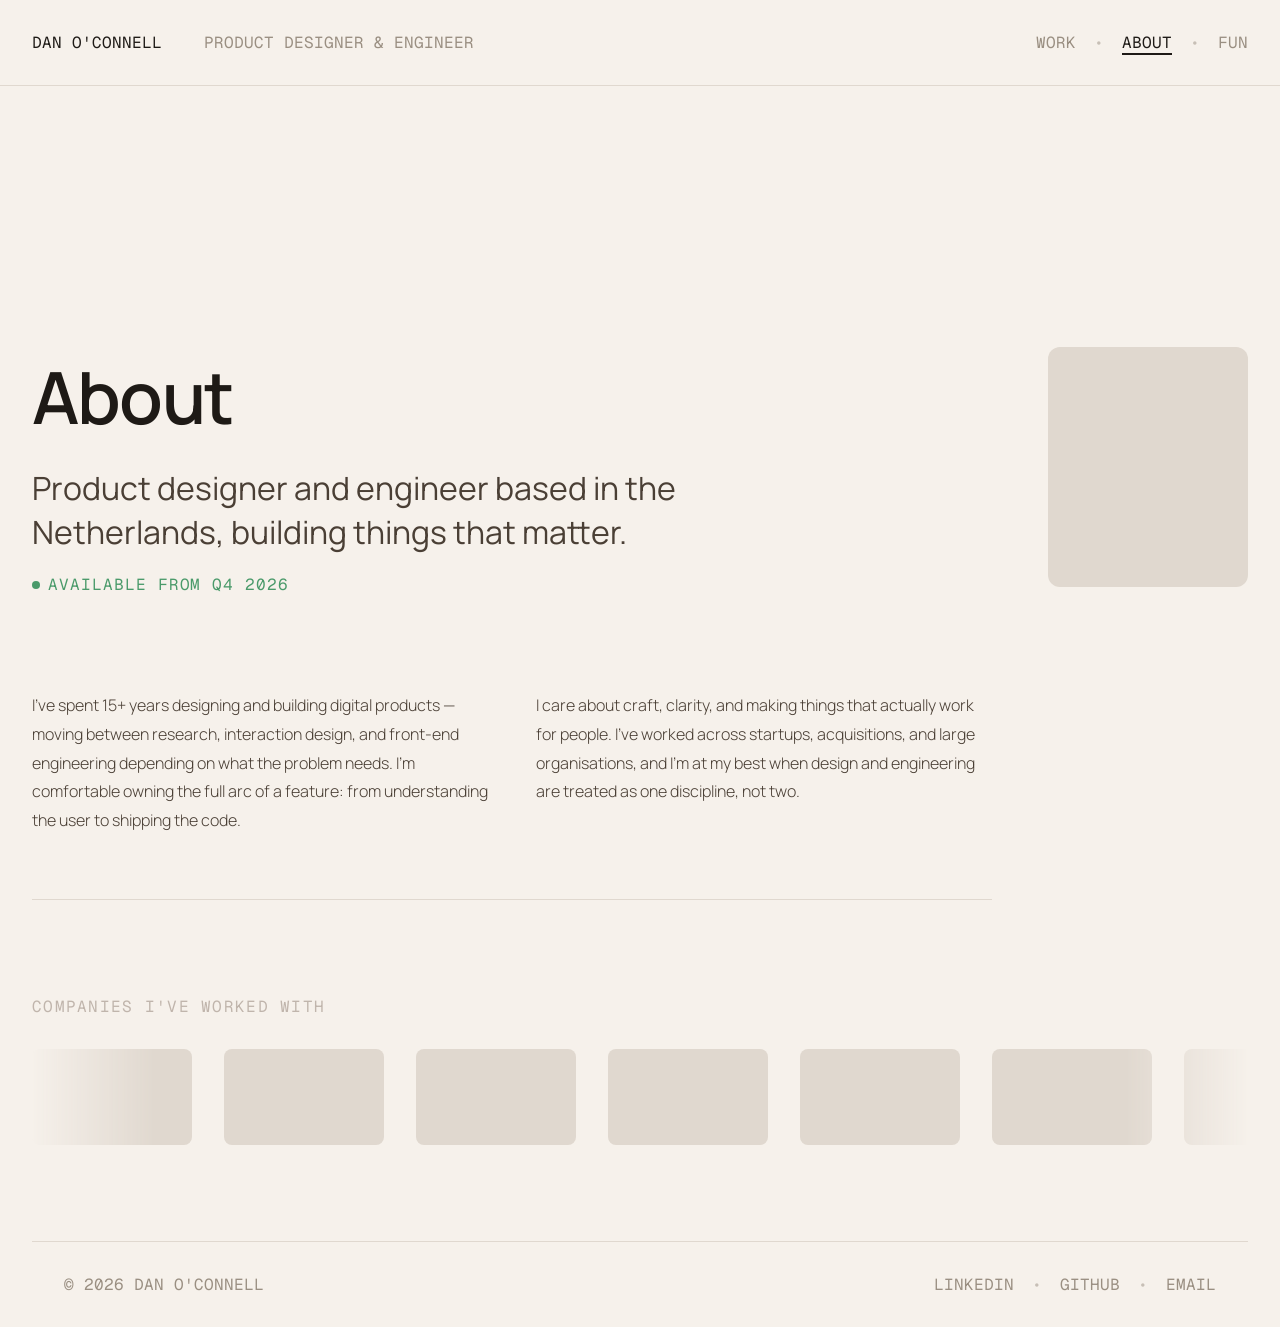
==== about.html @ ade96dc0 "Add about page with hero, bio, logo marquee and interactive elements - New about.html with photo pla" ====
<!DOCTYPE html>
<html lang="en">
<head>
<meta charset="UTF-8">
<meta name="viewport" content="width=device-width, initial-scale=1.0">
<title>About — Dan O'Connell</title>
<link rel="preconnect" href="https://fonts.googleapis.com">
<link rel="preconnect" href="https://fonts.gstatic.com" crossorigin>
<link href="https://fonts.googleapis.com/css2?family=Manrope:wght@200..800&family=Geist+Mono:wght@100..900&display=swap" rel="stylesheet">
<link rel="stylesheet" href="style.css">
<link rel="stylesheet" href="about.css">
</head>
<body class="is-project">

<header class="site-header" id="site-header">
  <div class="header-top">
    <div class="header-name"><a href="index_real.html" class="name-link"><span class="name">Dan O'Connell</span></a><span class="tagline"> Product designer &amp; Engineer</span></div>
    <nav class="header-nav">
      <ul>
        <li><a href="index_real.html"><span>Work</span></a></li>
        <li class="divider">&bull;</li>
        <li><a href="about.html" class="active"><span>About</span></a></li>
        <li class="divider">&bull;</li>
        <li><a href="#"><span>Fun</span></a></li>
      </ul>
    </nav>
    <button class="menu-toggle" id="menu-toggle" onclick="toggleMenu()">&#9776;</button>
  </div>
  <nav class="mobile-nav">
    <a href="index_real.html" class="mobile-nav-link">Work</a>
    <a href="about.html" class="mobile-nav-link active">About</a>
    <a href="#" class="mobile-nav-link">Fun</a>
  </nav>
</header>

<main class="about-page">

  <!-- Hero -->
  <div class="about-hero">
    <div class="about-hero-text">
      <h1 class="about-title" id="about-title">About</h1>
      <h3 class="about-desc">Product designer and engineer based in the Netherlands, building things that matter.</h3>
      <div class="about-availability">
        <span class="availability-dot"></span>
        <span class="availability-label">Available from Q4 2026</span>
      </div>
    </div>
    <div class="about-photo"></div>
  </div>

  <!-- Bio columns -->
  <div class="about-bio">
    <p>I've spent 15+ years designing and building digital products — moving between research, interaction design, and front-end engineering depending on what the problem needs. I'm comfortable owning the full arc of a feature: from understanding the user to shipping the code.</p>
    <p>I care about craft, clarity, and making things that actually work for people. I've worked across startups, acquisitions, and large organisations, and I'm at my best when design and engineering are treated as one discipline, not two.</p>
  </div>

  <!-- Logo marquee -->
  <section class="marquee-section">
    <div class="marquee-label">Companies I've worked with</div>
    <div class="marquee-track">
      <div class="marquee-inner">
        <div class="marquee-logo"></div>
        <div class="marquee-logo"></div>
        <div class="marquee-logo"></div>
        <div class="marquee-logo"></div>
        <div class="marquee-logo"></div>
        <div class="marquee-logo"></div>
        <div class="marquee-logo"></div>
        <!-- duplicated for seamless loop -->
        <div class="marquee-logo"></div>
        <div class="marquee-logo"></div>
        <div class="marquee-logo"></div>
        <div class="marquee-logo"></div>
        <div class="marquee-logo"></div>
        <div class="marquee-logo"></div>
        <div class="marquee-logo"></div>
      </div>
    </div>
  </section>

  <footer class="site-footer">
    <span>© 2026 Dan O'Connell</span>
    <nav>
      <ul>
        <li><a href="https://linkedin.com/in/danoconnell">LinkedIn</a></li>
        <li class="divider">&bull;</li>
        <li><a href="https://github.com/danocnl">GitHub</a></li>
        <li class="divider">&bull;</li>
        <li><a href="mailto:dan@example.com">Email</a></li>
      </ul>
    </nav>
  </footer>

</main>

<script src="main.js"></script>
<script>
  addScrambleHover(document.getElementById('about-title'));
  scrambleFromDOM(document.getElementById('about-title'), 450);
</script>
</body>
</html>
---- style.css ----
:root {
  --bg:          #f6f1eb;
  --border:      #e0d8cf;
  --text:        #1e1a16;
  --text-muted:  #9a8f82;
  --text-subtle: #c0b5ac;
  --text-body:       #4a3f35;
  --text-body-light: #7a6f65;
  --accent:      #c05a2f;

  --page-width:  1400px;
  --page-pad:    2rem;
  --page-pad-s:    1.5rem;
  --page-x: max(var(--page-pad), calc((100% - var(--page-width)) / 2));
  --page-xs: max(var(--page-pad-s), calc((100% - var(--page-width)) / 2));

  --mono-size: 1rem;
}

* { box-sizing: border-box; margin: 0; padding: 0; }

body {
  font-family: 'Manrope', sans-serif;
  background: var(--bg);
  color: var(--text);
  height: 100dvh;
  display: flex;
  flex-direction: column;
  overflow: hidden;
}

/* ── Header ── */


.site-header {
  display: flex;
  align-items: center;
  justify-content: space-between;
  padding: 2rem var(--page-x);
  border-bottom: 1px solid var(--border);
  flex-shrink: 0;
  font-family: 'Geist Mono', monospace;
  font-size: var(--mono-size);
  text-transform: uppercase;
  color: var(--text-muted);
  background: var(--bg);
  transition: padding-bottom 0.35s ease;
}

@media (max-width: 767px) {
  :root { --mono-size: 0.75rem; }

  .site-header {
    font-size: var(--mono-size);
    flex-direction: column;
    align-items: stretch;
    padding: 1.5rem var(--page-xs);
    transition: padding 0.3s ease;
  }
}


.header-name {
  display: block;
}

.header-name .name {
  color: var(--text);
  display: flex;
  margin: 0 0 0.25rem 0;
}

.site-header .header-nav {
  display: none;
}

@media (min-width: 768px) {
  .site-header .header-nav {
    display: block;
  }

  .header-name .name {
    display: inline;
    margin: 0 2rem 0 0;
  }
}


.site-header a {
  color: var(--text-muted);
  text-decoration: none;
}

.site-header a:hover,
.site-header a.active { color: var(--text); border-bottom: 2px solid var(--text); }

.site-header .name-link { text-decoration: none; }
.site-header .name-link:hover { border-bottom: none; color: inherit; }

.site-header ul,
.site-footer ul { margin: 0; padding: 0; list-style-type: none; }

.site-header li,
.site-footer li { 
  display: inline;
  margin-left: 0.5rem;
}

.site-header li.divider,
.site-footer li.divider { opacity: 0.5; }

/* ── Header top row ── */

.header-top {
  display: flex;
  align-items: center;
  justify-content: space-between;
  width: 100%;
}

/* ── Hamburger ── */

.menu-toggle {
  display: none;
  background: none;
  border: none;
  font-size: 1.5rem;
  color: var(--text-muted);
  cursor: pointer;
  font-family: 'Geist Mono', monospace;
  line-height: 1;
}

@media (max-width: 767px) {
  .menu-toggle { display: block; }
}

/* ── Mobile expanding nav ── */

.mobile-nav {
  display: none;
  flex-direction: column;
  gap: 1.5rem;
  max-height: 0;
  overflow: hidden;
  transition: max-height 0.35s ease, padding 0.35s ease;
  padding-top: 0;
}

@media (max-width: 767px) {
  .mobile-nav { display: flex; }
}

.site-header.menu-open .mobile-nav {
  max-height: 300px;
  padding-top: 2rem;
}

.mobile-nav-link {
  font-family: 'Geist Mono', monospace;
  font-size: var(--mono-size);
  text-transform: uppercase;
  color: var(--text-muted);
  text-decoration: none;
  align-self: flex-start;
}

.mobile-nav-link.active { color: var(--accent); }
.mobile-nav-link:hover  { color: var(--text); }

/* ── Footer ── */

.site-footer {
  display: flex;
  flex-direction: column-reverse;
  align-items: center;
  gap: 1rem;
  justify-content: space-between;
  width: 100vw;
  margin-left: calc(50% - 50vw);
  padding: 2rem calc(50vw - 50%);
  border-top: 1px solid var(--border);
  background: var(--bg);
  flex-shrink: 0;
  font-family: 'Geist Mono', monospace;
  font-size: var(--mono-size);
  text-transform: uppercase;
  color: var(--text-muted);
}

@media (min-width: 768px) {
  .site-footer { flex-direction: row; }
}



.site-footer a {
  color: var(--text-muted);
  text-decoration: none;
}

.site-footer a:hover { color: var(--text); border-bottom: 2px solid var(--text); }

/* ── Content area ── */

.content-area {
  flex: 1;
  position: relative;
  min-height: 0;
  overflow: hidden;
  background: var(--bg);
}


.content-pane {
  position: relative;
  z-index: 1;
  height: 100%;
  display: flex;
  flex-direction: column;
  justify-content: flex-start;
  padding: 4rem var(--page-xs) 0;
  overflow-y: auto;
  overflow-x: clip;
  scrollbar-width: none;
}

@media (min-width: 768px) {
  padding: 4rem var(--page-x) 0;
}

.content-top {
  padding: clamp(4rem, 12dvh, 10rem) 0 8rem;
}

h1, .h1 {
  font-family: 'Manrope', sans-serif;
  font-size: 2.25rem;
  font-weight: 600;
  letter-spacing: -0.025em;
  color: var(--text);
}

h2 {
  font-family: 'Manrope', sans-serif;
  font-size: 2rem;
  font-weight: 500;
  letter-spacing: -0.025em;
  color: var(--text);
}

h3 {
  color: var(--text-body);
  font-weight: 400;
}

@media (min-width: 768px) {
  h1, .h1 {
    font-size: 4.5rem;
    letter-spacing: -0.025em;
  }

  h2 {
    font-size: 2.25rem;
  }
  
  h3 {
    font-size: 2rem;
  }
}

.content-title {
  margin-bottom: 0.5rem;
}

.content-title,
.content-summary {
  overflow: hidden;
  text-overflow: ellipsis;
  display: -webkit-box;
  -webkit-line-clamp: 1;
  -webkit-box-orient: vertical;
}

.content-summary {
  color: var(--text-body-light);
  margin: 0 0 2rem 0;
  -webkit-line-clamp: 2;
}

.content-intro {
  overflow: hidden;
  text-overflow: ellipsis;
  display: -webkit-box;
  -webkit-line-clamp: 6;
  -webkit-box-orient: vertical;
}

@media (min-width: 768px) {
  .content-top {padding: clamp(4rem, 24dvh, 20rem) 0 8rem;}

  .content-title,
  .content-summary {
    -webkit-line-clamp: 1;
  }

  .content-summary {
    margin: -2rem 0 2rem;
  }

  .content-title {
    margin-bottom: 1rem;
  }

  .content-intro {
    -webkit-line-clamp: 2;
    max-width: 75%;
  }
}

/* ── Work grid ── */

.work-grid {
  columns: 1;
  column-gap: 2rem;
  padding: 6rem 0;
}

@media (min-width: 1024px) {
  .work-grid { columns: 2; }
}

.work-card-link {
  display: block;
  text-decoration: none;
  break-inside: avoid;
  transition: transform 0.2s ease;
}

.work-card-link:hover { transform: translateY(-4px); }

.work-card-link .card-media { transition: box-shadow 0.2s ease; }

.work-card-link:hover .card-media {
  box-shadow: 0 12px 32px rgba(30, 26, 22, 0.1);
}

.work-card {
  break-inside: avoid;
  margin-bottom: 4rem;
}

.card-media {
  width: 100%;
  background: var(--border);
  border-radius: 0.5rem;
  display: block;
}

.card-media--landscape { aspect-ratio: 4 / 3; }
.card-media--square    { aspect-ratio: 1 / 1; }

.card-info {
  display: flex;
  flex-direction: column;
  align-items: baseline;
  margin-bottom: 1rem;
  gap: 1rem;
}

@media (min-width: 767px) {
  .card-info {
    flex-direction: row;
    justify-content: space-between;
  }
}

.card-title {
  font-size: 1rem;
  font-weight: 400;
  color: var(--text);
}

.card-meta {
  font-family: 'Geist Mono', monospace;
  font-size:  0.75rem;
  color: var(--text-muted);
  text-transform: uppercase;
  letter-spacing: 0.06em;
  white-space: nowrap;
}

/* ─────────────────────────── PROJECT PAGE ─────────────────────────── */

body.is-project {
  height: auto;
  min-height: 100dvh;
  width: 100%;
  overflow: auto;
}

body.is-project .site-header {
  position: sticky;
  top: 0;
  z-index: 100;
  background: var(--bg);
}

@media (max-width: 767px) {
  body.is-project .site-header {
    position: relative;
  }
}

.mobile-back {
  display: none;
}

@media (max-width: 767px) {
  .mobile-back {
    display: block;
    margin-bottom: 1.5rem;
  }
}

body.is-project .site-footer {
  width: 100%;
  margin-left: 0;
  padding: 2rem var(--page-x);
}

.project-layout {
  overflow-x: hidden;
      padding: 4rem var(--page-xs) 0;
}


@media (min-width: 768px) {
  .project-layout {
    display: grid;
    grid-template-columns: 16rem 1fr;
  }
}


/* ── Sidebar ── */

.project-sidebar {
  position: sticky;
  top: 0;
  height: 100dvh;
  padding: clamp(4rem, 12dvh, 10rem) 2rem 3rem 0;
  display: none;
  flex-direction: column;
  gap: 2rem;
  border-right: 1px solid var(--border);
}

@media (min-width: 768px) {
  .project-sidebar {
    display: flex;
  }
}

.project-heading {
  margin-bottom: 2rem;
  line-height: 1;
}

.back-link {
  font-family: 'Geist Mono', monospace;
  font-size: var(--mono-size);
  text-transform: uppercase;
  letter-spacing: 0.06em;
  color: var(--text-muted);
  text-decoration: none;
}
.back-link:hover { color: var(--text); }

.toc {
  display: flex;
  flex-direction: column;
  gap: 2rem;
  padding-top: 3.5rem;
}


.toc-link {
  font-family: 'Geist Mono', monospace;
  font-size: var(--mono-size);
  text-transform: uppercase;
  color: var(--text-muted);
  text-decoration: none;
  align-self: flex-start;
}
.toc-link:hover,
.toc-link.active { color: var(--text); }

.toc-link:hover .toc-num { color: var(--text); }

.toc-link.active { border-bottom: 2px solid var(--text); }

.toc-link.active .toc-num { color: var(--text); }

.toc-num,
.section-num {
  font-family: 'Geist Mono', monospace;
  font-size: var(--mono-size);
  color: var(--text-subtle);
}

.toc-text { margin-left: 0.5rem; }

/* ── Main content ── */

.project-content {
  width: 100%;
  padding: clamp(2rem, 5.5dvh, 10rem) 0 8rem;
}

@media (min-width: 768px) {
  .project-content {
    padding: clamp(4rem, 20dvh, 20rem) 0 16rem 8rem;
  }
}

.project-eyebrow {
  font-family: 'Geist Mono', monospace;
  font-size: var(--mono-size);
  text-transform: uppercase;
  letter-spacing: 0.08em;
  margin-bottom: 0.5rem;
  color: var(--text-muted);
}

@media (min-width: 768px) {
  .project-eyebrow {
    margin: 1.75rem 0 1rem;
  }
}

.project-title {
  font-size: 4.5rem;
  font-weight: 500;
  letter-spacing: -0.04em;
  line-height: 1;
  color: var(--text);
  margin-bottom: 3rem;
}

.project-hero {
  width: 100%;
  aspect-ratio: 16 / 9;
  background: var(--border);
  border-radius: 0.5rem;
  margin-bottom: 4rem;
}

/* ── Meta row ── */

.project-meta {
  display: flex;
  flex-wrap: wrap;
  gap: 2rem;
  padding: 2rem 0;
  border-top: 1px solid var(--border);
  border-bottom: 1px solid var(--border);
  margin-bottom: 4rem;
}

.meta-item {
  display: flex;
  flex-direction: column;
  flex: 1 0 40%;
}

@media (min-width: 768px) {
  .project-meta {
    flex-wrap: nowrap;
  }

  .meta-item {
    flex: 1 0 auto;
  }
}

.meta-label {
  font-family: 'Geist Mono', monospace;
  font-size: var(--mono-size);
  text-transform: uppercase;
  letter-spacing: 0.08em;
  color: var(--text-muted);
  margin-bottom: 0.5rem;
}

.meta-value {
  font-size: 1rem;
  color: var(--text);
  line-height: 1.5;
}

@media (min-width: 768px) {
  .meta-value {
    font-size: 1.25rem;
  }
}

.meta-value ul { list-style: none; padding: 0; margin: 0; }

.meta-value li::before { content: '•'; margin-right: 0.25rem; }

/* ── Sections ── */

.project-section {
  margin-bottom: 5rem;
  scroll-margin-top: 6rem;
}

.section-eyebrow {
  font-family: 'Geist Mono', monospace;
  font-size: var(--mono-size);
  text-transform: uppercase;
  color: var(--text-muted);
  margin-bottom: 1rem;
  display: flex;
  align-items: center;
  gap: 0.5rem;
}

.project-lead {
  font-size: 1.5rem;
  color: var(--text);
  line-height: 1.5;
  margin-bottom: 2rem;
}

.section-title {
  font-size: 2rem;
  font-weight: 600;
  letter-spacing: -0.03em;
  color: var(--text);
  margin-bottom: 1rem;
  max-width: 640px;
}

.section-body {
  font-size: 1rem;
  font-weight: 300;
  color: var(--text-body);
  line-height: 1.8;
  max-width: 640px;
}

.section-img {
  width: 100%;
  aspect-ratio: 16 / 9;
  background: var(--border);
  border-radius: 0.5rem;
  margin: 2rem 0;
}

.section-img--short { aspect-ratio: 21 / 9; }

.section-cols {
  display: grid;
  grid-template-columns: 1fr 1fr 1fr;
  gap: 2rem;
  margin-top: 2rem;
}

.section-col-title {
  font-size: 1rem;
  font-weight: 600;
  color: var(--text);
  margin-bottom: 0.5rem;
}

.section-col-body {
  font-size: 1rem;
  font-weight: 300;
  color: var(--text-body);
  line-height: 1.7;
}
---- about.css ----
/* ── Page layout ── */

.about-page {
  padding: clamp(4rem, 19dvh, 20rem) var(--page-x) 0;
}

@media (min-width: 768px) {
  .about-page {
    padding: clamp(4rem, 29dvh, 40rem) var(--page-x) 0;
  }
}

/* ── Hero ── */

.about-hero {
  display: grid;
  grid-template-columns: 1fr auto;
  gap: 4rem;
  align-items: start;
  margin-bottom: 6rem;
}

@media (max-width: 767px) {
  .about-hero {
    grid-template-columns: 1fr;
    gap: 2rem;
  }
}

.about-hero-text {
  display: flex;
  flex-direction: column;
  gap: 1.25rem;
}

/* Availability */
.about-availability {
  display: flex;
  align-items: center;
  gap: 0.5rem;
}

.availability-dot {
  width: 0.5rem;
  height: 0.5rem;
  border-radius: 50%;
  background: #4a9a6a;
  animation: pulse-dot 2s ease-in-out infinite;
  flex-shrink: 0;
}

@keyframes pulse-dot {
  0%, 100% { opacity: 1; }
  50%       { opacity: 0.4; }
}

.availability-label {
  font-family: 'Geist Mono', monospace;
  font-size: var(--mono-size);
  text-transform: uppercase;
  letter-spacing: 0.06em;
  color: #4a9a6a;
}

/* Title */
.about-title {
  cursor: crosshair;
}

/* Description */
.about-desc {
  margin: 0;
}

@media (min-width: 768px) {
  .about-desc {
    max-width: 75%;
  }
}

/* Currently */
.about-currently {
  font-size: 0.9rem;
  color: var(--text-subtle);
  font-weight: 300;
}

.currently-label {
  font-family: 'Geist Mono', monospace;
  font-size: var(--mono-size);
  text-transform: uppercase;
  letter-spacing: 0.06em;
  color: var(--text-muted);
  margin-right: 0.25rem;
}

/* Photo */
.about-photo {
  width: 200px;
  height: 240px;
  border-radius: 0.75rem;
  background: var(--border);
  flex-shrink: 0;
}

@media (max-width: 767px) {
  .about-photo {
    width: 100%;
    height: 220px;
  }
}

/* ── Bio columns ── */

.about-bio {
  display: grid;
  grid-template-columns: 1fr 1fr;
  gap: 3rem;
  margin-bottom: 6rem;
  margin-right: 20vw;
  padding-bottom: 4rem;
  border-bottom: 1px solid var(--border);
  font-size: 1rem;
  font-weight: 300;
  color: var(--text-body);
  line-height: 1.8;
}

@media (max-width: 767px) {
  .about-bio {
    grid-template-columns: 1fr;
    gap: 1.5rem;
    margin-right: 0;
  }
}

/* ── Logo marquee ── */

.marquee-section {
  padding-bottom: 6rem;
}

.marquee-label {
  font-family: 'Geist Mono', monospace;
  font-size: var(--mono-size);
  text-transform: uppercase;
  letter-spacing: 0.08em;
  color: var(--text-subtle);
  margin-bottom: 2rem;
}

.marquee-track {
  overflow: hidden;
  mask-image: linear-gradient(to right, transparent, black 10%, black 90%, transparent);
  -webkit-mask-image: linear-gradient(to right, transparent, black 10%, black 90%, transparent);
}

.marquee-inner {
  display: flex;
  gap: 2rem;
  width: max-content;
  animation: marquee 20s linear infinite;
}

.marquee-inner:hover { animation-play-state: paused; }

@keyframes marquee {
  from { transform: translateX(0); }
  to   { transform: translateX(-25%); }
}

.marquee-logo {
  width: 10rem;
  height: 6rem;
  border-radius: 0.5rem;
  background: var(--border);
  flex-shrink: 0;
}

@media (min-width: 767px) {
  width: 15rem;
  height: 9rem;
}
/* ── Career list ── */

.career-section {
  padding-bottom: 6rem;
}

.career-label {
  font-family: 'Geist Mono', monospace;
  font-size: var(--mono-size);
  text-transform: uppercase;
  letter-spacing: 0.08em;
  color: var(--text-subtle);
  margin-bottom: 2rem;
}

.career-row {
  position: relative;
  display: flex;
  align-items: center;
  gap: 1rem;
  border-bottom: 1px solid var(--border);
  padding: 1rem;
  cursor: crosshair;
  transition: background 0.15s;
}


.career-row.career-open {
  background: color-mix(in srgb, var(--accent) 5%, var(--bg));
}

.career-row.career-open .career-sub { color: var(--accent); opacity: 0.7; }
.career-row.career-open .career-role { font-weight: 500; }

.career-logo {
  width: 1.5rem;
  height: 1.5rem;
  border-radius: 4px;
  background: var(--border);
  flex-shrink: 0;
}

.career-text {
  flex: 1;
  min-width: 0;
  display: flex;
  flex-direction: column;
  gap: 0.15rem;
}

.career-sub {
  font-family: 'Geist Mono', monospace;
  font-size: var(--mono-size);
  text-transform: uppercase;
  color: var(--text-subtle);
  letter-spacing: 0.04em;
  white-space: nowrap;
  overflow: hidden;
  text-overflow: ellipsis;
}

.career-role {
  font-family: 'Manrope', sans-serif;
  font-size: 1rem;
  font-weight: 300;
  color: var(--text-body);
  white-space: nowrap;
  overflow: hidden;
  text-overflow: ellipsis;
}

.career-tags {
  display: flex;
  flex-direction: column;
  align-items: flex-end;
  gap: 0.3rem;
  flex-shrink: 0;
}

@media (max-width: 767px) {
  .career-tags { display: none; }
}

/* ── Timeline (old, keeping for reference) ── */

.timeline {
  position: relative;
  padding-bottom: 6rem;
}

.timeline-line {
  position: absolute;
  left: 0.5rem;
  top: 0;
  bottom: 0;
  width: 1px;
  background: var(--border);
}

.timeline-group-label {
  font-family: 'Geist Mono', monospace;
  font-size: var(--mono-size);
  text-transform: uppercase;
  color: var(--text-subtle);
  letter-spacing: 0.08em;
  margin-bottom: 2rem;
  margin-left: 2.5rem;
  padding-top: 3rem;
}

.timeline-group-label:first-child {
  padding-top: 0;
}

/* ── Entry ── */

.timeline-entry {
  position: relative;
  display: flex;
  gap: 1.5rem;
  margin-bottom: 2.5rem;
}

.timeline-dot {
  width: 1rem;
  height: 1rem;
  border-radius: 50%;
  background: var(--bg);
  border: 2px solid var(--border);
  flex-shrink: 0;
  margin-top: 0.25rem;
  z-index: 1;
}

.timeline-dot--open {
  border-color: var(--accent);
  background: color-mix(in srgb, var(--accent) 10%, var(--bg));
}

.timeline-body {
  flex: 1;
  padding-bottom: 2rem;
  border-bottom: 1px solid var(--border);
}

.timeline-entry:last-child .timeline-body {
  border-bottom: none;
}

.timeline-main {
  display: flex;
  gap: 1rem;
  align-items: flex-start;
}

/* ── Logo ── */

.timeline-logo {
  width: 2.5rem;
  height: 2.5rem;
  border-radius: 0.375rem;
  background: var(--border);
  flex-shrink: 0;
  display: flex;
  align-items: center;
  justify-content: center;
  font-size: 0.75rem;
  color: var(--text-muted);
}

.timeline-logo--open {
  background: color-mix(in srgb, var(--accent) 12%, var(--bg));
  color: var(--accent);
  font-weight: 600;
}

/* ── Info ── */

.timeline-info {
  flex: 1;
  display: flex;
  flex-direction: column;
  gap: 0.2rem;
}

.timeline-role {
  font-size: 0.95rem;
  font-weight: 600;
  color: var(--text);
}

.timeline-company {
  font-size: 0.9rem;
  color: var(--text-muted);
}

.timeline-period {
  font-family: 'Geist Mono', monospace;
  font-size: calc(var(--mono-size) * 0.85);
  color: var(--text-subtle);
  margin-top: 0.15rem;
}

.timeline-location {
  font-size: 0.8rem;
  color: var(--text-subtle);
}

.timeline-skills {
  font-size: 0.8rem;
  color: var(--text-muted);
  margin-top: 0.25rem;
  font-weight: 300;
}

/* ── Tags ── */

.timeline-tags {
  display: flex;
  flex-direction: column;
  gap: 0.35rem;
  align-items: flex-end;
  flex-shrink: 0;
}

.tag {
  font-family: 'Geist Mono', monospace;
  font-size: 0.6rem;
  text-transform: uppercase;
  letter-spacing: 0.06em;
  padding: 0.2rem 0.5rem;
  border-radius: 2rem;
  white-space: nowrap;
}

.tag--edu     { background: #e8eef8; color: #4a6fa5; }
.tag--agency  { background: #f0ece5; color: #7a6a58; }
.tag--brand   { background: #f4ede2; color: #c05a2f; }
.tag--freelance { background: #edf4ed; color: #4a7a4a; }
.tag--startup { background: #f0e8f4; color: #7a4a9a; }
.tag--corp    { background: #e8f4f0; color: #2a7a6a; }
.tag--open    { background: color-mix(in srgb, var(--accent) 12%, transparent); color: var(--accent); }
.tag--country { background: var(--bg); border: 1px solid var(--border); color: var(--text-muted); }
.tag--date    { background: var(--bg); border: 1px solid var(--border); color: var(--text-subtle); }

/* ── Sub-roles (nested) ── */

.timeline-sub-roles {
  margin-top: 1rem;
  margin-left: 3.5rem;
  display: flex;
  flex-direction: column;
  gap: 0.75rem;
}

.timeline-sub-role {
  display: flex;
  flex-direction: column;
  gap: 0.15rem;
  padding-left: 1rem;
  border-left: 2px solid var(--border);
}

.timeline-sub-role .timeline-role {
  font-size: 0.875rem;
}

.timeline-sub-role .timeline-period {
  font-family: 'Geist Mono', monospace;
  font-size: calc(var(--mono-size) * 0.8);
  color: var(--text-subtle);
}

.timeline-sub-role .timeline-skills {
  font-size: 0.75rem;
}

/* ── Duration bar ── */

.timeline-bar {
  margin-top: 1rem;
  margin-left: 3.5rem;
  height: 2px;
  background: var(--border);
  border-radius: 1px;
}

.timeline-bar-fill {
  height: 100%;
  background: var(--text-muted);
  border-radius: 1px;
  min-width: 4px;
}

.timeline-entry--open .timeline-bar-fill {
  background: var(--accent);
}

/* ── Open entry ── */

.timeline-entry--open .timeline-body {
  border-bottom: none;
}

/* ── Responsive ── */

@media (max-width: 767px) {
  .about-page {
    padding-left: var(--page-xs);
    padding-right: var(--page-xs);
  }

  .timeline-tags {
    display: none;
  }

  .timeline-logo {
    width: 2rem;
    height: 2rem;
  }

  .about-page .site-footer {
    width: 100vw;
    margin-left: calc(50% - 50vw);
    padding: 2rem calc(50vw - 50%);
  }
}
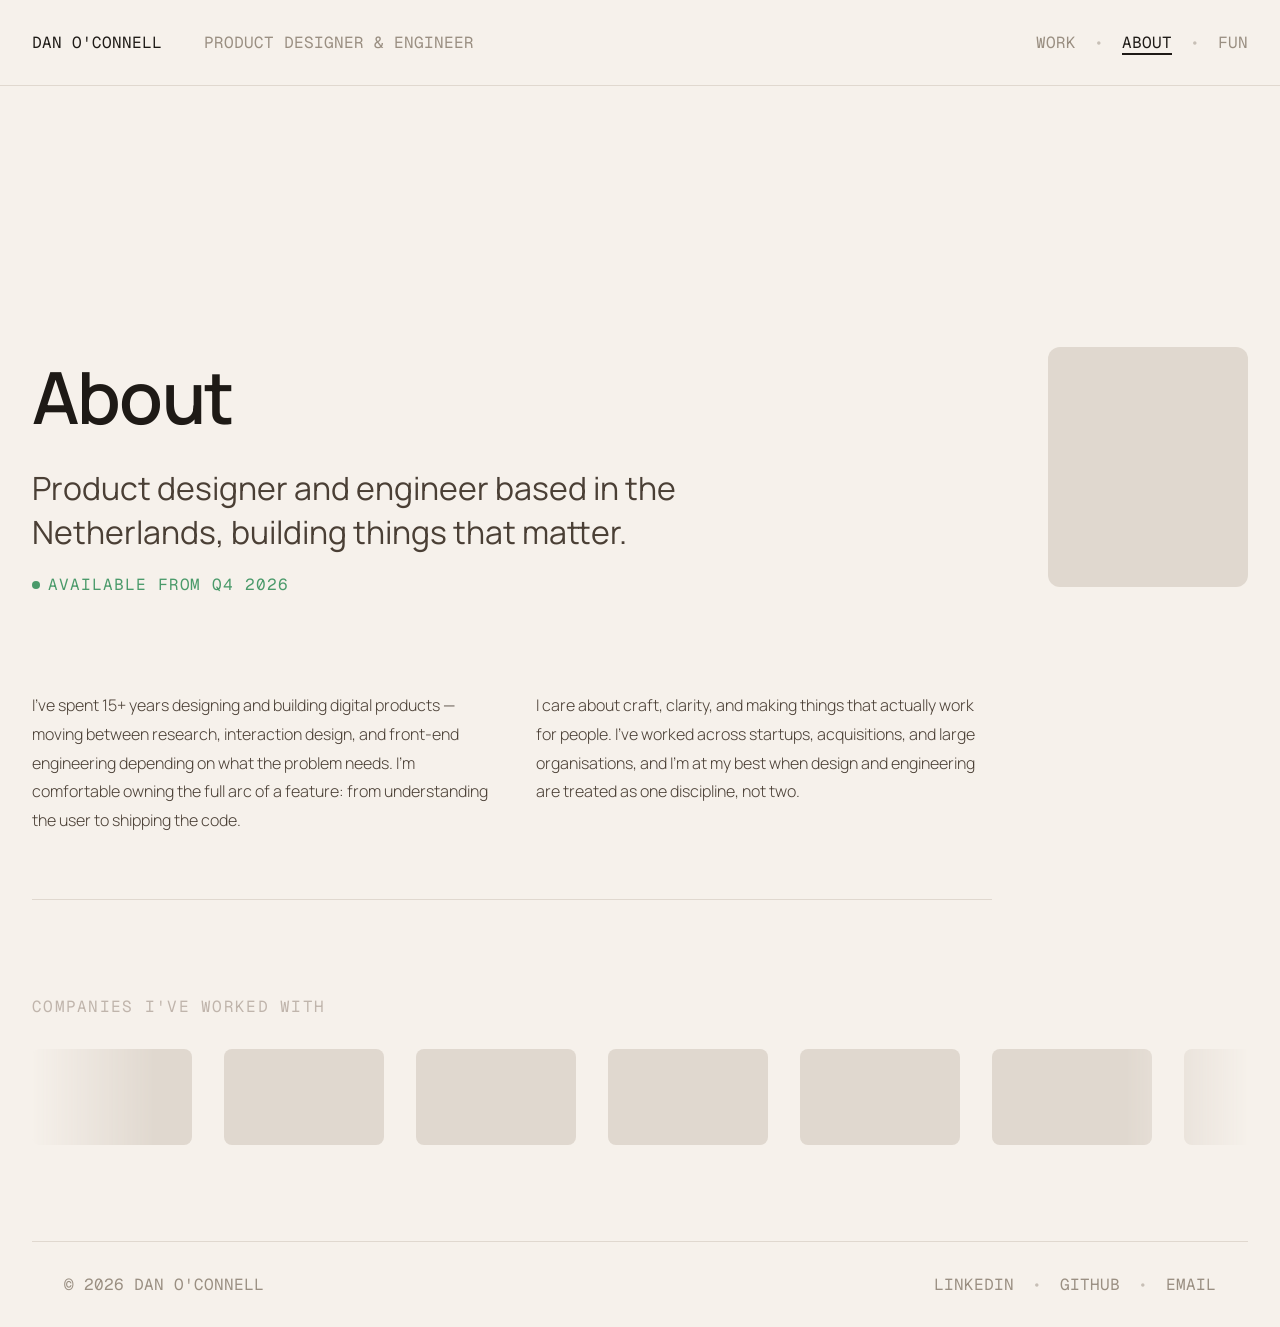
==== commit ba875941: "Add Fun page, view transitions, and site-wide polish - New fun.html with asymmetric card grid (62/38" ====
--- a/about.html
+++ b/about.html
@@ -21,7 +21,7 @@
         <li class="divider">&bull;</li>
         <li><a href="about.html" class="active"><span>About</span></a></li>
         <li class="divider">&bull;</li>
-        <li><a href="#"><span>Fun</span></a></li>
+        <li><a href="fun.html"><span>Fun</span></a></li>
       </ul>
     </nav>
     <button class="menu-toggle" id="menu-toggle" onclick="toggleMenu()">&#9776;</button>
@@ -29,7 +29,7 @@
   <nav class="mobile-nav">
     <a href="index_real.html" class="mobile-nav-link">Work</a>
     <a href="about.html" class="mobile-nav-link active">About</a>
-    <a href="#" class="mobile-nav-link">Fun</a>
+    <a href="fun.html" class="mobile-nav-link">Fun</a>
   </nav>
 </header>
 
--- a/style.css
+++ b/style.css
@@ -15,6 +15,45 @@
   --page-xs: max(var(--page-pad-s), calc((100% - var(--page-width)) / 2));
 
   --mono-size: 1rem;
+}
+
+/* ── View transitions ── */
+
+@view-transition {
+  navigation: auto;
+}
+
+::view-transition-old(root) {
+  animation: 280ms ease-out both vt-fade-out;
+}
+
+::view-transition-new(root) {
+  animation: 280ms ease-out both vt-fade-in;
+}
+
+@keyframes vt-fade-out {
+  to { opacity: 0; transform: translateY(-8px); }
+}
+
+@keyframes vt-fade-in {
+  from { opacity: 0; transform: translateY(8px); }
+}
+
+/* Header stays static during transitions */
+.site-header {
+  view-transition-name: site-header;
+}
+
+::view-transition-old(site-header),
+::view-transition-new(site-header) {
+  animation: none;
+}
+
+/* Page load entrance (mirrors vt-fade-in, excludes header) */
+.content-area,
+.project-layout,
+main.about-page {
+  animation: 280ms ease-out both vt-fade-in;
 }
 
 * { box-sizing: border-box; margin: 0; padding: 0; }
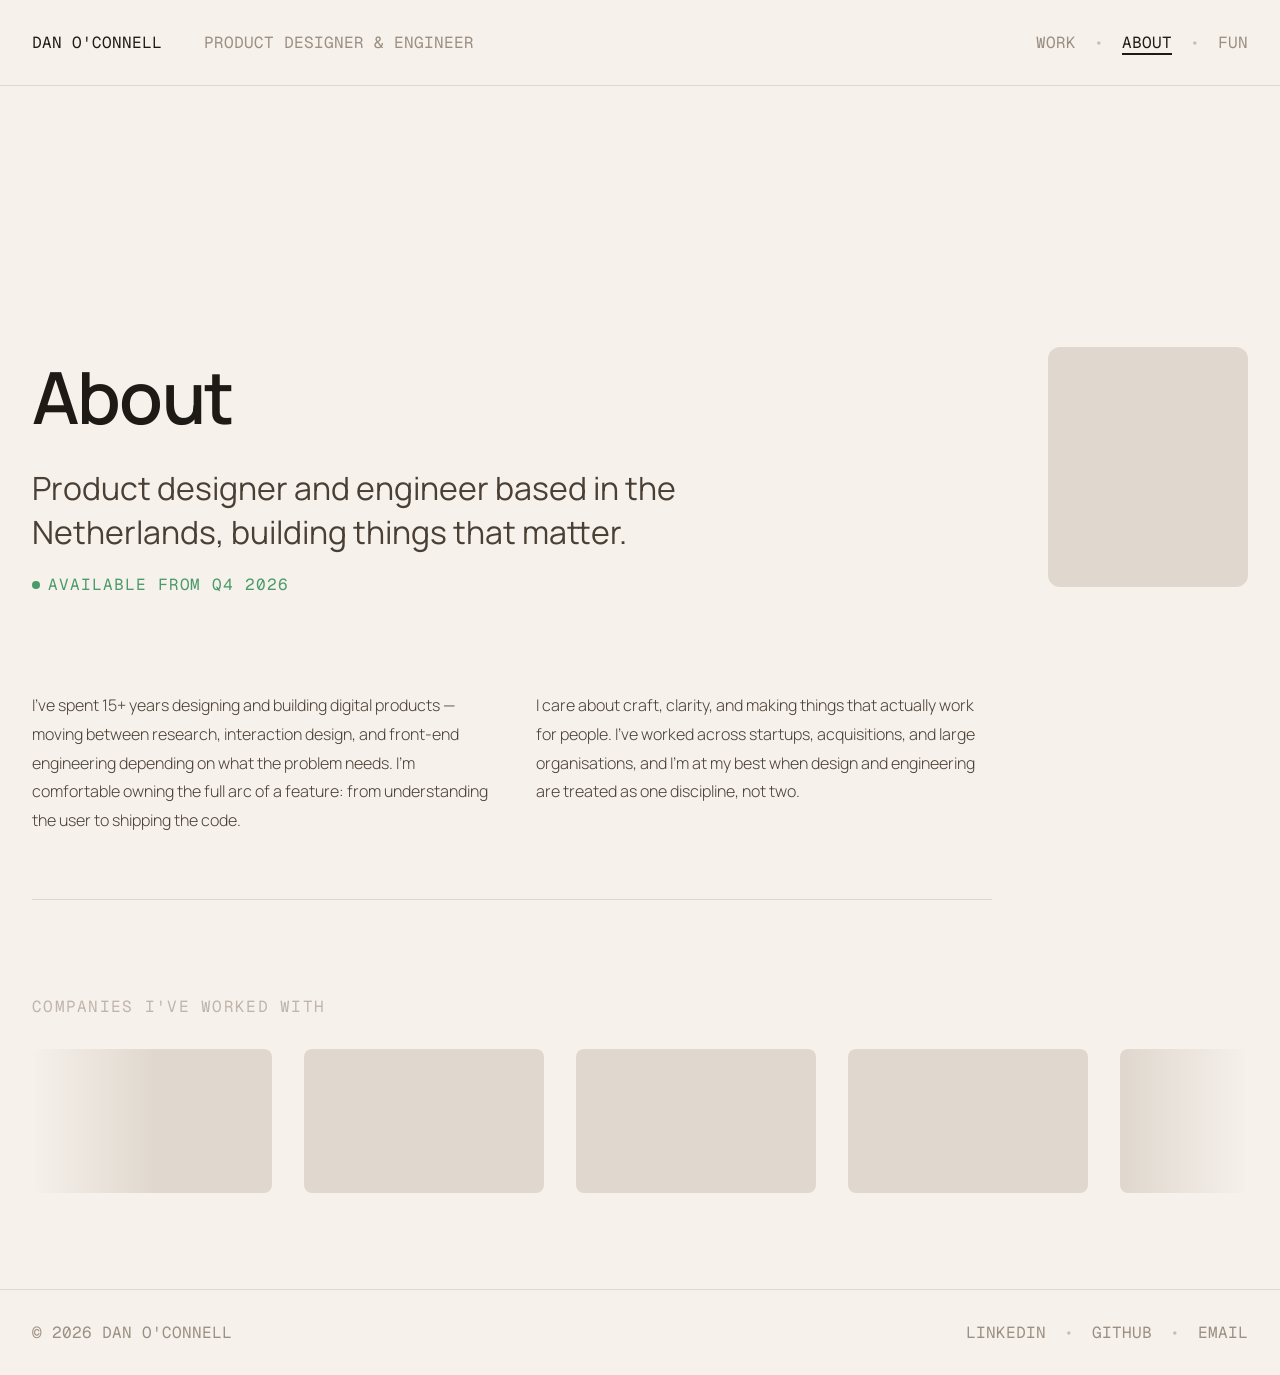
==== commit bf8b2c3f: "Major CSS cleanup and refactor - Merge about.css and fun.css into style.css - Convert all media quer" ====
--- a/about.html
+++ b/about.html
@@ -8,9 +8,8 @@
 <link rel="preconnect" href="https://fonts.gstatic.com" crossorigin>
 <link href="https://fonts.googleapis.com/css2?family=Manrope:wght@200..800&family=Geist+Mono:wght@100..900&display=swap" rel="stylesheet">
 <link rel="stylesheet" href="style.css">
-<link rel="stylesheet" href="about.css">
 </head>
-<body class="is-project">
+<body>
 
 <header class="site-header" id="site-header">
   <div class="header-top">
@@ -39,7 +38,7 @@
   <div class="about-hero">
     <div class="about-hero-text">
       <h1 class="about-title" id="about-title">About</h1>
-      <h3 class="about-desc">Product designer and engineer based in the Netherlands, building things that matter.</h3>
+      <h3 class="content-intro">Product designer and engineer based in the Netherlands, building things that matter.</h3>
       <div class="about-availability">
         <span class="availability-dot"></span>
         <span class="availability-label">Available from Q4 2026</span>
--- a/style.css
+++ b/style.css
@@ -1,11 +1,11 @@
 :root {
   --bg:          #f6f1eb;
   --border:      #e0d8cf;
-  --text:        #1e1a16;
-  --text-muted:  #9a8f82;
-  --text-subtle: #c0b5ac;
-  --text-body:       #4a3f35;
-  --text-body-light: #7a6f65;
+  --text-darkest: #1e1a16;
+  --text-dark:    #4a3f35;
+  --text-medium:  #9a8f82;
+  --text-light:   #c0b5ac;
+  
   --accent:      #c05a2f;
 
   --page-width:  1400px;
@@ -14,7 +14,8 @@
   --page-x: max(var(--page-pad), calc((100% - var(--page-width)) / 2));
   --page-xs: max(var(--page-pad-s), calc((100% - var(--page-width)) / 2));
 
-  --mono-size: 1rem;
+  /* Mobile-first: 0.75rem base, 1rem on tablet+ */
+  --mono-size: 0.75rem;
 }
 
 /* ── View transitions ── */
@@ -61,77 +62,61 @@
 body {
   font-family: 'Manrope', sans-serif;
   background: var(--bg);
-  color: var(--text);
+  color: var(--text-darkest);
+  min-height: 100dvh;
+  display: flex;
+  flex-direction: column;
+}
+
+/* Pages with internal pane scrolling (work, fun) */
+body.page-fixed {
   height: 100dvh;
-  display: flex;
-  flex-direction: column;
   overflow: hidden;
 }
 
 /* ── Header ── */
 
-
+/* Mobile-first: column layout */
 .site-header {
   display: flex;
-  align-items: center;
+  flex-direction: column;
+  align-items: stretch;
   justify-content: space-between;
-  padding: 2rem var(--page-x);
+  padding: 1.5rem var(--page-xs);
   border-bottom: 1px solid var(--border);
   flex-shrink: 0;
   font-family: 'Geist Mono', monospace;
   font-size: var(--mono-size);
   text-transform: uppercase;
-  color: var(--text-muted);
+  color: var(--text-medium);
   background: var(--bg);
-  transition: padding-bottom 0.35s ease;
-}
-
-@media (max-width: 767px) {
-  :root { --mono-size: 0.75rem; }
-
-  .site-header {
-    font-size: var(--mono-size);
-    flex-direction: column;
-    align-items: stretch;
-    padding: 1.5rem var(--page-xs);
-    transition: padding 0.3s ease;
-  }
-}
-
+  transition: padding 0.3s ease;
+}
 
 .header-name {
   display: block;
 }
 
 .header-name .name {
-  color: var(--text);
+  color: var(--text-darkest);
   display: flex;
   margin: 0 0 0.25rem 0;
 }
 
+/* Desktop: name inline */
+
+/* Nav hidden on mobile, shown on desktop */
 .site-header .header-nav {
   display: none;
 }
 
-@media (min-width: 768px) {
-  .site-header .header-nav {
-    display: block;
-  }
-
-  .header-name .name {
-    display: inline;
-    margin: 0 2rem 0 0;
-  }
-}
-
-
 .site-header a {
-  color: var(--text-muted);
+  color: var(--text-medium);
   text-decoration: none;
 }
 
 .site-header a:hover,
-.site-header a.active { color: var(--text); border-bottom: 2px solid var(--text); }
+.site-header a.active { color: var(--text-darkest); border-bottom: 2px solid var(--text-darkest); }
 
 .site-header .name-link { text-decoration: none; }
 .site-header .name-link:hover { border-bottom: none; color: inherit; }
@@ -140,7 +125,7 @@
 .site-footer ul { margin: 0; padding: 0; list-style-type: none; }
 
 .site-header li,
-.site-footer li { 
+.site-footer li {
   display: inline;
   margin-left: 0.5rem;
 }
@@ -157,27 +142,23 @@
   width: 100%;
 }
 
-/* ── Hamburger ── */
+/* ── Hamburger — visible on mobile, hidden on desktop ── */
 
 .menu-toggle {
-  display: none;
+  display: block;
   background: none;
   border: none;
   font-size: 1.5rem;
-  color: var(--text-muted);
+  color: var(--text-medium);
   cursor: pointer;
   font-family: 'Geist Mono', monospace;
   line-height: 1;
 }
 
-@media (max-width: 767px) {
-  .menu-toggle { display: block; }
-}
-
-/* ── Mobile expanding nav ── */
+/* ── Mobile expanding nav — shown on mobile, hidden on desktop ── */
 
 .mobile-nav {
-  display: none;
+  display: flex;
   flex-direction: column;
   gap: 1.5rem;
   max-height: 0;
@@ -186,10 +167,6 @@
   padding-top: 0;
 }
 
-@media (max-width: 767px) {
-  .mobile-nav { display: flex; }
-}
-
 .site-header.menu-open .mobile-nav {
   max-height: 300px;
   padding-top: 2rem;
@@ -199,13 +176,13 @@
   font-family: 'Geist Mono', monospace;
   font-size: var(--mono-size);
   text-transform: uppercase;
-  color: var(--text-muted);
+  color: var(--text-medium);
   text-decoration: none;
   align-self: flex-start;
 }
 
 .mobile-nav-link.active { color: var(--accent); }
-.mobile-nav-link:hover  { color: var(--text); }
+.mobile-nav-link:hover  { color: var(--text-darkest); }
 
 /* ── Footer ── */
 
@@ -224,21 +201,15 @@
   font-family: 'Geist Mono', monospace;
   font-size: var(--mono-size);
   text-transform: uppercase;
-  color: var(--text-muted);
-}
-
-@media (min-width: 768px) {
-  .site-footer { flex-direction: row; }
-}
-
-
+  color: var(--text-medium);
+}
 
 .site-footer a {
-  color: var(--text-muted);
+  color: var(--text-medium);
   text-decoration: none;
 }
 
-.site-footer a:hover { color: var(--text); border-bottom: 2px solid var(--text); }
+.site-footer a:hover { color: var(--text-darkest); border-bottom: 2px solid var(--text-darkest); }
 
 /* ── Content area ── */
 
@@ -250,7 +221,6 @@
   background: var(--bg);
 }
 
-
 .content-pane {
   position: relative;
   z-index: 1;
@@ -264,10 +234,6 @@
   scrollbar-width: none;
 }
 
-@media (min-width: 768px) {
-  padding: 4rem var(--page-x) 0;
-}
-
 .content-top {
   padding: clamp(4rem, 12dvh, 10rem) 0 8rem;
 }
@@ -277,7 +243,7 @@
   font-size: 2.25rem;
   font-weight: 600;
   letter-spacing: -0.025em;
-  color: var(--text);
+  color: var(--text-darkest);
 }
 
 h2 {
@@ -285,31 +251,16 @@
   font-size: 2rem;
   font-weight: 500;
   letter-spacing: -0.025em;
-  color: var(--text);
+  color: var(--text-darkest);
 }
 
 h3 {
-  color: var(--text-body);
+  color: var(--text-dark);
   font-weight: 400;
 }
 
-@media (min-width: 768px) {
-  h1, .h1 {
-    font-size: 4.5rem;
-    letter-spacing: -0.025em;
-  }
-
-  h2 {
-    font-size: 2.25rem;
-  }
-  
-  h3 {
-    font-size: 2rem;
-  }
-}
-
 .content-title {
-  margin-bottom: 0.5rem;
+  margin-bottom: 0;
 }
 
 .content-title,
@@ -322,7 +273,7 @@
 }
 
 .content-summary {
-  color: var(--text-body-light);
+  color: var(--text-medium);
   margin: 0 0 2rem 0;
   -webkit-line-clamp: 2;
 }
@@ -331,30 +282,9 @@
   overflow: hidden;
   text-overflow: ellipsis;
   display: -webkit-box;
-  -webkit-line-clamp: 6;
+  -webkit-line-clamp: 4;
   -webkit-box-orient: vertical;
-}
-
-@media (min-width: 768px) {
-  .content-top {padding: clamp(4rem, 24dvh, 20rem) 0 8rem;}
-
-  .content-title,
-  .content-summary {
-    -webkit-line-clamp: 1;
-  }
-
-  .content-summary {
-    margin: -2rem 0 2rem;
-  }
-
-  .content-title {
-    margin-bottom: 1rem;
-  }
-
-  .content-intro {
-    -webkit-line-clamp: 2;
-    max-width: 75%;
-  }
+  max-width: 90%;
 }
 
 /* ── Work grid ── */
@@ -363,10 +293,6 @@
   columns: 1;
   column-gap: 2rem;
   padding: 6rem 0;
-}
-
-@media (min-width: 1024px) {
-  .work-grid { columns: 2; }
 }
 
 .work-card-link {
@@ -399,31 +325,25 @@
 .card-media--landscape { aspect-ratio: 4 / 3; }
 .card-media--square    { aspect-ratio: 1 / 1; }
 
+/* Mobile: stacked card info */
 .card-info {
   display: flex;
   flex-direction: column;
   align-items: baseline;
   margin-bottom: 1rem;
-  gap: 1rem;
-}
-
-@media (min-width: 767px) {
-  .card-info {
-    flex-direction: row;
-    justify-content: space-between;
-  }
+  gap: 0.25rem;
 }
 
 .card-title {
   font-size: 1rem;
   font-weight: 400;
-  color: var(--text);
+  color: var(--text-darkest);
 }
 
 .card-meta {
   font-family: 'Geist Mono', monospace;
-  font-size:  0.75rem;
-  color: var(--text-muted);
+  font-size: 0.75rem;
+  color: var(--text-medium);
   text-transform: uppercase;
   letter-spacing: 0.06em;
   white-space: nowrap;
@@ -431,58 +351,37 @@
 
 /* ─────────────────────────── PROJECT PAGE ─────────────────────────── */
 
-body.is-project {
-  height: auto;
-  min-height: 100dvh;
-  width: 100%;
-  overflow: auto;
-}
-
-body.is-project .site-header {
+/* Header: sticky by default (for scrollable pages) */
+.site-header {
   position: sticky;
   top: 0;
   z-index: 100;
-  background: var(--bg);
-}
-
-@media (max-width: 767px) {
-  body.is-project .site-header {
-    position: relative;
-  }
-}
-
+}
+
+/* Fixed-viewport pages: header not sticky (always visible as flex item) */
+body.page-fixed .site-header {
+  position: relative;
+}
+
+/* Mobile back link: visible by default, hidden on desktop */
 .mobile-back {
-  display: none;
-}
-
-@media (max-width: 767px) {
-  .mobile-back {
-    display: block;
-    margin-bottom: 1.5rem;
-  }
-}
-
-body.is-project .site-footer {
+  display: block;
+  margin-bottom: 1.5rem;
+}
+
+/* Scrollable pages: footer is full-width direct child of body */
+.site-footer-page {
   width: 100%;
-  margin-left: 0;
   padding: 2rem var(--page-x);
 }
 
+/* Mobile: no grid, desktop: 2-col with sidebar */
 .project-layout {
   overflow-x: hidden;
-      padding: 4rem var(--page-xs) 0;
-}
-
-
-@media (min-width: 768px) {
-  .project-layout {
-    display: grid;
-    grid-template-columns: 16rem 1fr;
-  }
-}
-
-
-/* ── Sidebar ── */
+  padding: 4rem var(--page-xs) 0;
+}
+
+/* ── Sidebar — hidden on mobile, shown on desktop ── */
 
 .project-sidebar {
   position: sticky;
@@ -495,15 +394,9 @@
   border-right: 1px solid var(--border);
 }
 
-@media (min-width: 768px) {
-  .project-sidebar {
-    display: flex;
-  }
-}
-
 .project-heading {
   margin-bottom: 2rem;
-  line-height: 1;
+  line-height: 1.2;
 }
 
 .back-link {
@@ -511,10 +404,10 @@
   font-size: var(--mono-size);
   text-transform: uppercase;
   letter-spacing: 0.06em;
-  color: var(--text-muted);
+  color: var(--text-medium);
   text-decoration: none;
 }
-.back-link:hover { color: var(--text); }
+.back-link:hover { color: var(--text-darkest); }
 
 .toc {
   display: flex;
@@ -523,29 +416,28 @@
   padding-top: 3.5rem;
 }
 
-
 .toc-link {
   font-family: 'Geist Mono', monospace;
   font-size: var(--mono-size);
   text-transform: uppercase;
-  color: var(--text-muted);
+  color: var(--text-medium);
   text-decoration: none;
   align-self: flex-start;
 }
 .toc-link:hover,
-.toc-link.active { color: var(--text); }
-
-.toc-link:hover .toc-num { color: var(--text); }
-
-.toc-link.active { border-bottom: 2px solid var(--text); }
-
-.toc-link.active .toc-num { color: var(--text); }
+.toc-link.active { color: var(--text-darkest); }
+
+.toc-link:hover .toc-num { color: var(--text-darkest); }
+
+.toc-link.active { border-bottom: 2px solid var(--text-darkest); }
+
+.toc-link.active .toc-num { color: var(--text-darkest); }
 
 .toc-num,
 .section-num {
   font-family: 'Geist Mono', monospace;
   font-size: var(--mono-size);
-  color: var(--text-subtle);
+  color: var(--text-light);
 }
 
 .toc-text { margin-left: 0.5rem; }
@@ -557,25 +449,13 @@
   padding: clamp(2rem, 5.5dvh, 10rem) 0 8rem;
 }
 
-@media (min-width: 768px) {
-  .project-content {
-    padding: clamp(4rem, 20dvh, 20rem) 0 16rem 8rem;
-  }
-}
-
 .project-eyebrow {
   font-family: 'Geist Mono', monospace;
   font-size: var(--mono-size);
   text-transform: uppercase;
   letter-spacing: 0.08em;
   margin-bottom: 0.5rem;
-  color: var(--text-muted);
-}
-
-@media (min-width: 768px) {
-  .project-eyebrow {
-    margin: 1.75rem 0 1rem;
-  }
+  color: var(--text-medium);
 }
 
 .project-title {
@@ -583,7 +463,7 @@
   font-weight: 500;
   letter-spacing: -0.04em;
   line-height: 1;
-  color: var(--text);
+  color: var(--text-darkest);
   margin-bottom: 3rem;
 }
 
@@ -597,6 +477,7 @@
 
 /* ── Meta row ── */
 
+/* Mobile: wraps into 2-col pairs */
 .project-meta {
   display: flex;
   flex-wrap: wrap;
@@ -613,35 +494,19 @@
   flex: 1 0 40%;
 }
 
-@media (min-width: 768px) {
-  .project-meta {
-    flex-wrap: nowrap;
-  }
-
-  .meta-item {
-    flex: 1 0 auto;
-  }
-}
-
 .meta-label {
   font-family: 'Geist Mono', monospace;
   font-size: var(--mono-size);
   text-transform: uppercase;
   letter-spacing: 0.08em;
-  color: var(--text-muted);
+  color: var(--text-medium);
   margin-bottom: 0.5rem;
 }
 
 .meta-value {
   font-size: 1rem;
-  color: var(--text);
+  color: var(--text-darkest);
   line-height: 1.5;
-}
-
-@media (min-width: 768px) {
-  .meta-value {
-    font-size: 1.25rem;
-  }
 }
 
 .meta-value ul { list-style: none; padding: 0; margin: 0; }
@@ -659,7 +524,7 @@
   font-family: 'Geist Mono', monospace;
   font-size: var(--mono-size);
   text-transform: uppercase;
-  color: var(--text-muted);
+  color: var(--text-medium);
   margin-bottom: 1rem;
   display: flex;
   align-items: center;
@@ -668,7 +533,7 @@
 
 .project-lead {
   font-size: 1.5rem;
-  color: var(--text);
+  color: var(--text-darkest);
   line-height: 1.5;
   margin-bottom: 2rem;
 }
@@ -677,7 +542,7 @@
   font-size: 2rem;
   font-weight: 600;
   letter-spacing: -0.03em;
-  color: var(--text);
+  color: var(--text-darkest);
   margin-bottom: 1rem;
   max-width: 640px;
 }
@@ -685,7 +550,7 @@
 .section-body {
   font-size: 1rem;
   font-weight: 300;
-  color: var(--text-body);
+  color: var(--text-dark);
   line-height: 1.8;
   max-width: 640px;
 }
@@ -710,13 +575,656 @@
 .section-col-title {
   font-size: 1rem;
   font-weight: 600;
-  color: var(--text);
+  color: var(--text-darkest);
   margin-bottom: 0.5rem;
 }
 
 .section-col-body {
   font-size: 1rem;
   font-weight: 300;
-  color: var(--text-body);
+  color: var(--text-dark);
   line-height: 1.7;
 }
+
+/* ─────────────────────────── ABOUT PAGE ─────────────────────────── */
+/* ── Page layout ── */
+
+.about-page {
+  padding: clamp(4rem, 19dvh, 20rem) var(--page-xs) 0;
+}
+
+/* ── Hero — mobile: single column ── */
+
+.about-hero {
+  display: grid;
+  grid-template-columns: 1fr;
+  gap: 2rem;
+  align-items: start;
+  margin-bottom: 6rem;
+}
+
+.about-hero-text {
+  display: flex;
+  flex-direction: column;
+  gap: 1.25rem;
+}
+
+/* Availability */
+.about-availability {
+  display: flex;
+  align-items: center;
+  gap: 0.5rem;
+}
+
+.availability-dot {
+  width: 0.5rem;
+  height: 0.5rem;
+  border-radius: 50%;
+  background: #4a9a6a;
+  animation: pulse-dot 2s ease-in-out infinite;
+  flex-shrink: 0;
+}
+
+@keyframes pulse-dot {
+  0%, 100% { opacity: 1; }
+  50%       { opacity: 0.4; }
+}
+
+.availability-label {
+  font-family: 'Geist Mono', monospace;
+  font-size: var(--mono-size);
+  text-transform: uppercase;
+  letter-spacing: 0.06em;
+  color: #4a9a6a;
+}
+
+/* Title */
+.about-title {
+  cursor: crosshair;
+}
+
+/* Currently */
+.about-currently {
+  font-size: 0.9rem;
+  color: var(--text-light);
+  font-weight: 300;
+}
+
+.currently-label {
+  font-family: 'Geist Mono', monospace;
+  font-size: var(--mono-size);
+  text-transform: uppercase;
+  letter-spacing: 0.06em;
+  color: var(--text-medium);
+  margin-right: 0.25rem;
+}
+
+/* Photo — mobile: full width; desktop: fixed size */
+.about-photo {
+  width: 100%;
+  height: 220px;
+  border-radius: 0.75rem;
+  background: var(--border);
+  flex-shrink: 0;
+}
+
+/* ── Bio columns — mobile: 1-col; desktop: 2-col ── */
+
+.about-bio {
+  display: grid;
+  grid-template-columns: 1fr;
+  gap: 1.5rem;
+  margin-bottom: 6rem;
+  margin-right: 0;
+  padding-bottom: 4rem;
+  border-bottom: 1px solid var(--border);
+  font-size: 1rem;
+  font-weight: 300;
+  color: var(--text-dark);
+  line-height: 1.8;
+}
+
+/* ── Logo marquee ── */
+
+.marquee-section {
+  padding-bottom: 6rem;
+}
+
+.marquee-label {
+  font-family: 'Geist Mono', monospace;
+  font-size: var(--mono-size);
+  text-transform: uppercase;
+  letter-spacing: 0.08em;
+  color: var(--text-light);
+  margin-bottom: 2rem;
+}
+
+.marquee-track {
+  overflow: hidden;
+  mask-image: linear-gradient(to right, transparent, black 10%, black 90%, transparent);
+  -webkit-mask-image: linear-gradient(to right, transparent, black 10%, black 90%, transparent);
+}
+
+.marquee-inner {
+  display: flex;
+  gap: 2rem;
+  width: max-content;
+  animation: marquee 20s linear infinite;
+}
+
+.marquee-inner:hover { animation-play-state: paused; }
+
+@keyframes marquee {
+  from { transform: translateX(0); }
+  to   { transform: translateX(-25%); }
+}
+
+.marquee-logo {
+  width: 10rem;
+  height: 6rem;
+  border-radius: 0.5rem;
+  background: var(--border);
+  flex-shrink: 0;
+}
+
+/* ── Career list ── */
+
+.career-section {
+  padding-bottom: 6rem;
+}
+
+.career-label {
+  font-family: 'Geist Mono', monospace;
+  font-size: var(--mono-size);
+  text-transform: uppercase;
+  letter-spacing: 0.08em;
+  color: var(--text-light);
+  margin-bottom: 2rem;
+}
+
+.career-row {
+  position: relative;
+  display: flex;
+  align-items: center;
+  gap: 1rem;
+  border-bottom: 1px solid var(--border);
+  padding: 1rem;
+  cursor: crosshair;
+  transition: background 0.15s;
+}
+
+.career-row.career-open {
+  background: color-mix(in srgb, var(--accent) 5%, var(--bg));
+}
+
+.career-row.career-open .career-sub { color: var(--accent); opacity: 0.7; }
+.career-row.career-open .career-role { font-weight: 500; }
+
+.career-logo {
+  width: 1.5rem;
+  height: 1.5rem;
+  border-radius: 4px;
+  background: var(--border);
+  flex-shrink: 0;
+}
+
+.career-text {
+  flex: 1;
+  min-width: 0;
+  display: flex;
+  flex-direction: column;
+  gap: 0.15rem;
+}
+
+.career-sub {
+  font-family: 'Geist Mono', monospace;
+  font-size: var(--mono-size);
+  text-transform: uppercase;
+  color: var(--text-light);
+  letter-spacing: 0.04em;
+  white-space: nowrap;
+  overflow: hidden;
+  text-overflow: ellipsis;
+}
+
+.career-role {
+  font-family: 'Manrope', sans-serif;
+  font-size: 1rem;
+  font-weight: 300;
+  color: var(--text-dark);
+  white-space: nowrap;
+  overflow: hidden;
+  text-overflow: ellipsis;
+}
+
+/* Tags hidden on mobile, shown on desktop */
+.career-tags {
+  display: none;
+  flex-direction: column;
+  align-items: flex-end;
+  gap: 0.3rem;
+  flex-shrink: 0;
+}
+
+/* ── Timeline (old, keeping for reference) ── */
+
+.timeline {
+  position: relative;
+  padding-bottom: 6rem;
+}
+
+.timeline-line {
+  position: absolute;
+  left: 0.5rem;
+  top: 0;
+  bottom: 0;
+  width: 1px;
+  background: var(--border);
+}
+
+.timeline-group-label {
+  font-family: 'Geist Mono', monospace;
+  font-size: var(--mono-size);
+  text-transform: uppercase;
+  color: var(--text-light);
+  letter-spacing: 0.08em;
+  margin-bottom: 2rem;
+  margin-left: 2.5rem;
+  padding-top: 3rem;
+}
+
+.timeline-group-label:first-child {
+  padding-top: 0;
+}
+
+/* ── Entry ── */
+
+.timeline-entry {
+  position: relative;
+  display: flex;
+  gap: 1.5rem;
+  margin-bottom: 2.5rem;
+}
+
+.timeline-dot {
+  width: 1rem;
+  height: 1rem;
+  border-radius: 50%;
+  background: var(--bg);
+  border: 2px solid var(--border);
+  flex-shrink: 0;
+  margin-top: 0.25rem;
+  z-index: 1;
+}
+
+.timeline-dot--open {
+  border-color: var(--accent);
+  background: color-mix(in srgb, var(--accent) 10%, var(--bg));
+}
+
+.timeline-body {
+  flex: 1;
+  padding-bottom: 2rem;
+  border-bottom: 1px solid var(--border);
+}
+
+.timeline-entry:last-child .timeline-body {
+  border-bottom: none;
+}
+
+.timeline-main {
+  display: flex;
+  gap: 1rem;
+  align-items: flex-start;
+}
+
+/* ── Logo ── */
+
+.timeline-logo {
+  width: 2rem;
+  height: 2rem;
+  border-radius: 0.375rem;
+  background: var(--border);
+  flex-shrink: 0;
+  display: flex;
+  align-items: center;
+  justify-content: center;
+  font-size: 0.75rem;
+  color: var(--text-medium);
+}
+
+.timeline-logo--open {
+  background: color-mix(in srgb, var(--accent) 12%, var(--bg));
+  color: var(--accent);
+  font-weight: 600;
+}
+
+/* ── Info ── */
+
+.timeline-info {
+  flex: 1;
+  display: flex;
+  flex-direction: column;
+  gap: 0.2rem;
+}
+
+.timeline-role {
+  font-size: 0.95rem;
+  font-weight: 600;
+  color: var(--text-darkest);
+}
+
+.timeline-company {
+  font-size: 0.9rem;
+  color: var(--text-medium);
+}
+
+.timeline-period {
+  font-family: 'Geist Mono', monospace;
+  font-size: calc(var(--mono-size) * 0.85);
+  color: var(--text-light);
+  margin-top: 0.15rem;
+}
+
+.timeline-location {
+  font-size: 0.8rem;
+  color: var(--text-light);
+}
+
+.timeline-skills {
+  font-size: 0.8rem;
+  color: var(--text-medium);
+  margin-top: 0.25rem;
+  font-weight: 300;
+}
+
+/* ── Tags — hidden on mobile ── */
+
+.timeline-tags {
+  display: none;
+  flex-direction: column;
+  gap: 0.35rem;
+  align-items: flex-end;
+  flex-shrink: 0;
+}
+
+.tag {
+  font-family: 'Geist Mono', monospace;
+  font-size: 0.6rem;
+  text-transform: uppercase;
+  letter-spacing: 0.06em;
+  padding: 0.2rem 0.5rem;
+  border-radius: 2rem;
+  white-space: nowrap;
+}
+
+.tag--edu     { background: #e8eef8; color: #4a6fa5; }
+.tag--agency  { background: #f0ece5; color: #7a6a58; }
+.tag--brand   { background: #f4ede2; color: #c05a2f; }
+.tag--freelance { background: #edf4ed; color: #4a7a4a; }
+.tag--startup { background: #f0e8f4; color: #7a4a9a; }
+.tag--corp    { background: #e8f4f0; color: #2a7a6a; }
+.tag--open    { background: color-mix(in srgb, var(--accent) 12%, transparent); color: var(--accent); }
+.tag--country { background: var(--bg); border: 1px solid var(--border); color: var(--text-medium); }
+.tag--date    { background: var(--bg); border: 1px solid var(--border); color: var(--text-light); }
+
+/* ── Sub-roles (nested) ── */
+
+.timeline-sub-roles {
+  margin-top: 1rem;
+  margin-left: 3.5rem;
+  display: flex;
+  flex-direction: column;
+  gap: 0.75rem;
+}
+
+.timeline-sub-role {
+  display: flex;
+  flex-direction: column;
+  gap: 0.15rem;
+  padding-left: 1rem;
+  border-left: 2px solid var(--border);
+}
+
+.timeline-sub-role .timeline-role {
+  font-size: 0.875rem;
+}
+
+.timeline-sub-role .timeline-period {
+  font-family: 'Geist Mono', monospace;
+  font-size: calc(var(--mono-size) * 0.8);
+  color: var(--text-light);
+}
+
+.timeline-sub-role .timeline-skills {
+  font-size: 0.75rem;
+}
+
+/* ── Duration bar ── */
+
+.timeline-bar {
+  margin-top: 1rem;
+  margin-left: 3.5rem;
+  height: 2px;
+  background: var(--border);
+  border-radius: 1px;
+}
+
+.timeline-bar-fill {
+  height: 100%;
+  background: var(--text-medium);
+  border-radius: 1px;
+  min-width: 4px;
+}
+
+.timeline-entry--open .timeline-bar-fill {
+  background: var(--accent);
+}
+
+/* ── Open entry ── */
+
+.timeline-entry--open .timeline-body {
+  border-bottom: none;
+}
+
+/* ─────────────────────────── FUN PAGE ─────────────────────────── */
+/* ── Fun hero — single column, no photo ── */
+.fun-hero {
+  grid-template-columns: 1fr;
+  margin-bottom: 4rem;
+  padding-top: clamp(0rem, 15dvh, 16rem);
+}
+
+.fun-intro {
+  font-size: 1rem;
+  color: var(--text-dark);
+}
+
+/* ── Fun page grid — mobile: single column; desktop: asymmetric ── */
+
+.fun-grid {
+  display: flex;
+  flex-direction: column;
+  gap: 0;
+  padding: 6rem 0;
+}
+
+.fun-row,
+.fun-row--reverse,
+.fun-row--trio {
+  display: grid;
+  grid-template-columns: 1fr;
+  gap: 0;
+  align-items: start;
+}
+
+.fun-media--landscape  { aspect-ratio: 4 / 3; }
+.fun-media--portrait   { aspect-ratio: 3 / 4; }
+.fun-media--square     { aspect-ratio: 1 / 1; }
+.fun-media--wide       { aspect-ratio: 16 / 9; }
+
+/* ── 768px+ ── */
+@media (min-width: 768px) {
+
+:root { --mono-size: 1rem; }
+
+  .site-header {
+    flex-direction: row;
+    align-items: center;
+    padding: 2rem var(--page-x);
+    transition: padding-bottom 0.35s ease;
+  }
+
+.header-name .name {
+    display: inline;
+    margin: 0 2rem 0 0;
+  }
+
+.site-header .header-nav {
+    display: block;
+  }
+
+.menu-toggle { display: none; }
+
+.mobile-nav { display: none; }
+
+.site-footer { flex-direction: row; }
+
+.content-pane {
+    padding: 4rem var(--page-x) 0;
+  }
+
+.content-top { padding: clamp(4rem, 24dvh, 20rem) 0 8rem; }
+
+  h1, .h1 {
+    font-size: 4.5rem;
+  }
+
+  h2 {
+    font-size: 2.25rem;
+  }
+
+  h3 {
+    font-size: 2rem;
+  }
+
+  .content-title {
+    margin-bottom: 0.5rem;
+  }
+
+.content-title,
+  .content-summary {
+    -webkit-line-clamp: 1;
+  }
+
+  .content-summary {
+    margin: -2rem 0 2rem;
+  }
+
+  .content-title {
+    margin-bottom: 1rem;
+  }
+
+  .content-intro {
+    -webkit-line-clamp: 2;
+    max-width: 75%;
+  }
+
+.card-info {
+    flex-direction: row;
+    justify-content: space-between;
+    gap: 1rem;
+  }
+
+body.page-fixed .site-header {
+    position: relative;
+    top: auto;
+    z-index: 100;
+    background: var(--bg);
+  }
+
+.mobile-back { display: none; }
+
+.project-layout {
+    display: grid;
+    grid-template-columns: 16rem 1fr;
+  }
+
+.project-sidebar {
+    display: flex;
+  }
+
+  .project-heading {
+    line-height: 1;
+  }
+
+.project-content {
+    padding: clamp(4rem, 20dvh, 20rem) 0 16rem 8rem;
+  }
+
+.project-eyebrow {
+    margin: 1.75rem 0 1rem;
+  }
+
+.project-meta {
+    flex-wrap: nowrap;
+  }
+
+  .meta-item {
+    flex: 1 0 auto;
+  }
+
+.meta-value {
+    font-size: 1.25rem;
+  }
+
+.about-page {
+    padding: clamp(4rem, 29dvh, 40rem) var(--page-x) 0;
+  }
+
+.about-hero {
+    grid-template-columns: 1fr auto;
+    gap: 4rem;
+  }
+
+.about-photo {
+    width: 200px;
+    height: 240px;
+  }
+
+.about-bio {
+    grid-template-columns: 1fr 1fr;
+    gap: 3rem;
+    margin-right: 20vw;
+  }
+
+.marquee-logo {
+    width: 15rem;
+    height: 9rem;
+  }
+
+.career-tags { display: flex; }
+
+.timeline-logo {
+    width: 2.5rem;
+    height: 2.5rem;
+  }
+
+.timeline-tags { display: flex; }
+
+.fun-hero {
+    padding-top: clamp(0rem, 25dvh, 36rem);
+  }
+}
+
+/* ── 1024px+ ── */
+@media (min-width: 1024px) {
+
+.work-grid { columns: 2; }
+
+.fun-grid { gap: 3rem; }
+
+  .fun-row         { grid-template-columns: 62fr 38fr; gap: 2rem; }
+  .fun-row--reverse { grid-template-columns: 38fr 62fr; gap: 2rem; }
+  .fun-row--trio   { grid-template-columns: 50fr 20fr 30fr; gap: 2rem; }
+}
